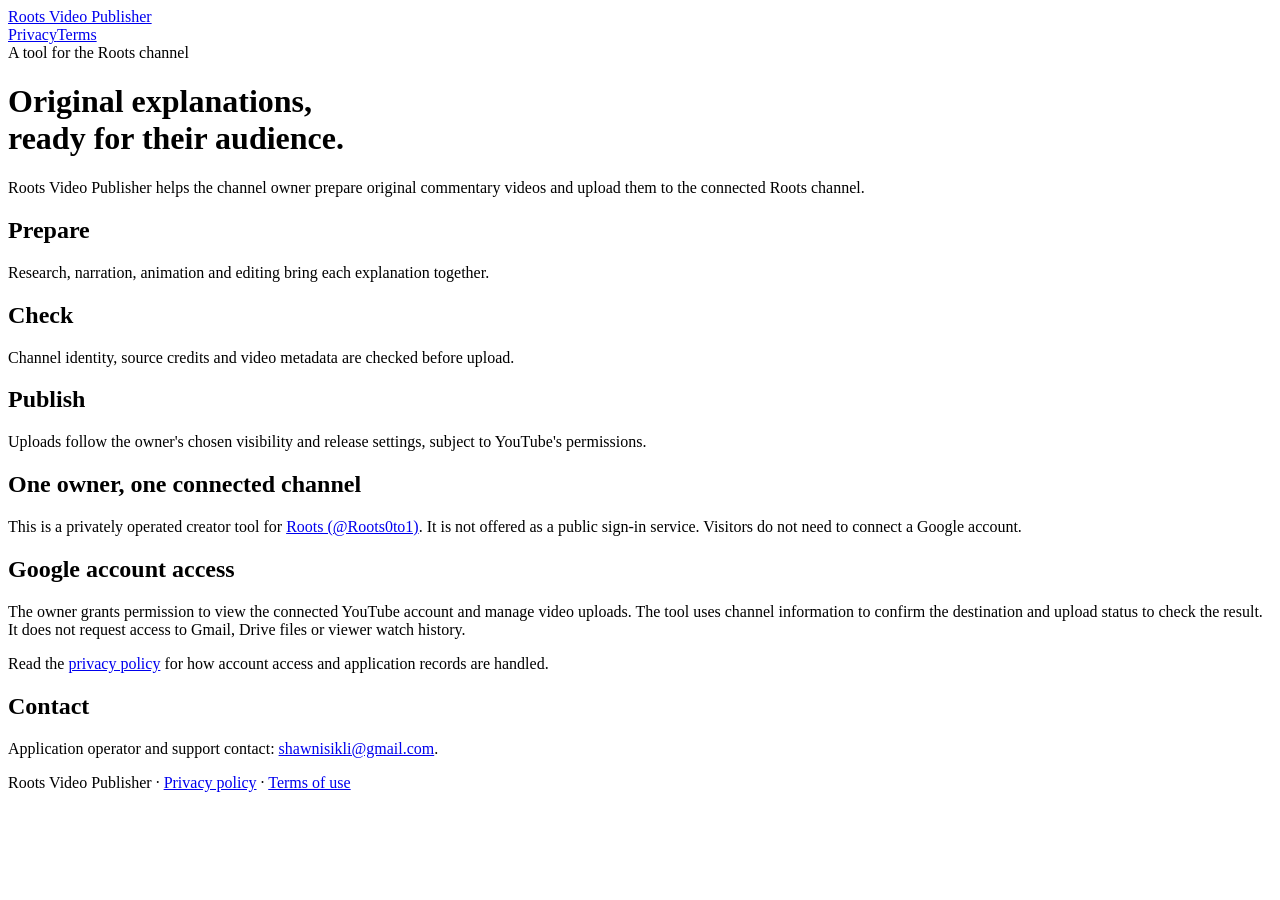
==== index.html @ 4a936b3f "Publish Roots Video Publisher index.html" ====
<!doctype html>
<html lang="en"><head><meta charset="utf-8"><meta name="viewport" content="width=device-width,initial-scale=1"><title>Roots Video Publisher</title><meta name="description" content="A creator-operated tool for preparing and uploading original commentary videos to the Roots channel."><link rel="stylesheet" href="styles.css"></head>
<body><header><a class="brand" href="index.html">Roots Video Publisher</a><nav aria-label="Main"><a href="privacy.html">Privacy</a><a href="terms.html">Terms</a></nav></header>
<main><div class="eyebrow">A tool for the Roots channel</div><h1>Original explanations,<br>ready for their audience.</h1><p class="lead">Roots Video Publisher helps the channel owner prepare original commentary videos and upload them to the connected Roots channel.</p>
<div class="cards"><section class="card"><h2>Prepare</h2><p>Research, narration, animation and editing bring each explanation together.</p></section><section class="card"><h2>Check</h2><p>Channel identity, source credits and video metadata are checked before upload.</p></section><section class="card"><h2>Publish</h2><p>Uploads follow the owner's chosen visibility and release settings, subject to YouTube's permissions.</p></section></div>
<h2>One owner, one connected channel</h2><p>This is a privately operated creator tool for <a href="https://www.youtube.com/@Roots0to1">Roots (@Roots0to1)</a>. It is not offered as a public sign-in service. Visitors do not need to connect a Google account.</p>
<h2>Google account access</h2><p>The owner grants permission to view the connected YouTube account and manage video uploads. The tool uses channel information to confirm the destination and upload status to check the result. It does not request access to Gmail, Drive files or viewer watch history.</p>
<p class="notice">Read the <a href="privacy.html">privacy policy</a> for how account access and application records are handled.</p>
<h2>Contact</h2><p>Application operator and support contact: <a href="mailto:shawnisikli@gmail.com">shawnisikli@gmail.com</a>.</p></main>
<footer>Roots Video Publisher · <a href="privacy.html">Privacy policy</a> · <a href="terms.html">Terms of use</a></footer></body></html>
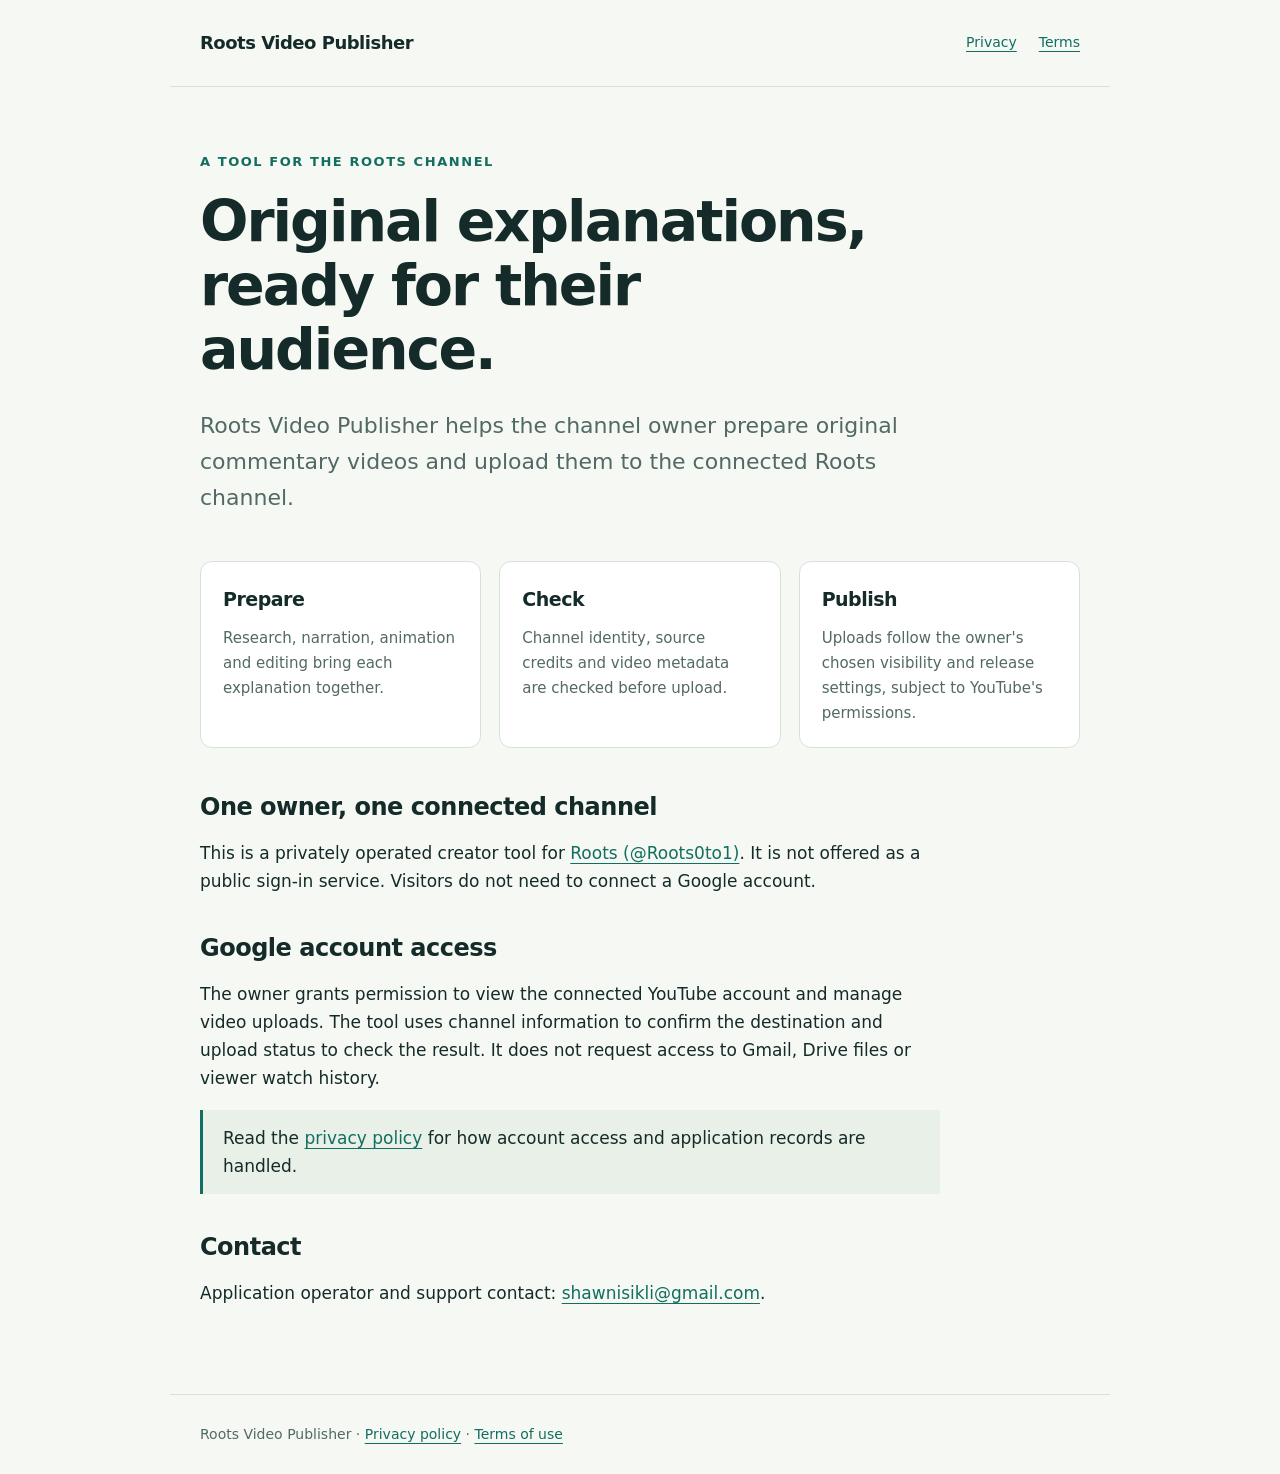
==== commit b81c3280: "Add Google site ownership verification for the approved owner" ====
--- a/index.html
+++ b/index.html
@@ -1,5 +1,5 @@
 <!doctype html>
-<html lang="en"><head><meta charset="utf-8"><meta name="viewport" content="width=device-width,initial-scale=1"><title>Roots Video Publisher</title><meta name="description" content="A creator-operated tool for preparing and uploading original commentary videos to the Roots channel."><link rel="stylesheet" href="styles.css"></head>
+<html lang="en"><head><meta charset="utf-8"><meta name="viewport" content="width=device-width,initial-scale=1"><meta name="google-site-verification" content="UPDw4lVtm_VQgvKxyle5N_lBde-R8y-FvblAEZjjvlo" /><title>Roots Video Publisher</title><meta name="description" content="A creator-operated tool for preparing and uploading original commentary videos to the Roots channel."><link rel="stylesheet" href="styles.css"></head>
 <body><header><a class="brand" href="index.html">Roots Video Publisher</a><nav aria-label="Main"><a href="privacy.html">Privacy</a><a href="terms.html">Terms</a></nav></header>
 <main><div class="eyebrow">A tool for the Roots channel</div><h1>Original explanations,<br>ready for their audience.</h1><p class="lead">Roots Video Publisher helps the channel owner prepare original commentary videos and upload them to the connected Roots channel.</p>
 <div class="cards"><section class="card"><h2>Prepare</h2><p>Research, narration, animation and editing bring each explanation together.</p></section><section class="card"><h2>Check</h2><p>Channel identity, source credits and video metadata are checked before upload.</p></section><section class="card"><h2>Publish</h2><p>Uploads follow the owner's chosen visibility and release settings, subject to YouTube's permissions.</p></section></div>
--- a/styles.css
+++ b/styles.css
@@ -0,0 +1,10 @@
+:root{color-scheme:light;--ink:#142b29;--muted:#526965;--accent:#126e60;--paper:#f6f8f3;--line:#d6e1d8;font:17px/1.65 system-ui,-apple-system,Segoe UI,sans-serif}
+*{box-sizing:border-box}body{margin:0;background:var(--paper);color:var(--ink)}
+a{color:var(--accent);text-underline-offset:4px}a:hover{text-decoration-thickness:2px}
+header,main,footer{max-width:940px;margin:auto;padding:28px 30px}header{display:flex;gap:24px;justify-content:space-between;align-items:center;border-bottom:1px solid var(--line)}
+.brand{font-size:18px;font-weight:750;color:var(--ink);text-decoration:none;letter-spacing:-.5px}nav{display:flex;gap:22px;font-size:14px}
+main{padding-top:64px;padding-bottom:70px}.eyebrow{font-size:13px;letter-spacing:.12em;text-transform:uppercase;font-weight:700;color:var(--accent)}
+h1{max-width:720px;font-size:clamp(34px,5vw,57px);line-height:1.12;letter-spacing:-2px;margin:18px 0 26px}h2{font-size:24px;line-height:1.25;letter-spacing:-.5px;margin:38px 0 12px}
+.lead{max-width:720px;font-size:22px;color:var(--muted)}p,ul{max-width:740px}.cards{display:grid;grid-template-columns:repeat(3,1fr);gap:18px;margin:44px 0}.card{background:white;border:1px solid var(--line);border-radius:12px;padding:22px}.card h2{font-size:19px;margin:4px 0 12px}.card p{font-size:15px;color:var(--muted);margin-bottom:0}
+.notice{border-left:3px solid var(--accent);padding:14px 20px;background:#e8f0e7}.legal h1{font-size:42px}.legal p,.legal li{font-size:16px}.date{font-size:14px;color:var(--muted)}footer{border-top:1px solid var(--line);font-size:14px;color:var(--muted)}
+@media(max-width:620px){header{align-items:flex-start;flex-direction:column;gap:12px}header,main,footer{padding-left:22px;padding-right:22px}.cards{grid-template-columns:1fr}main{padding-top:40px}h1{letter-spacing:-1px}}
